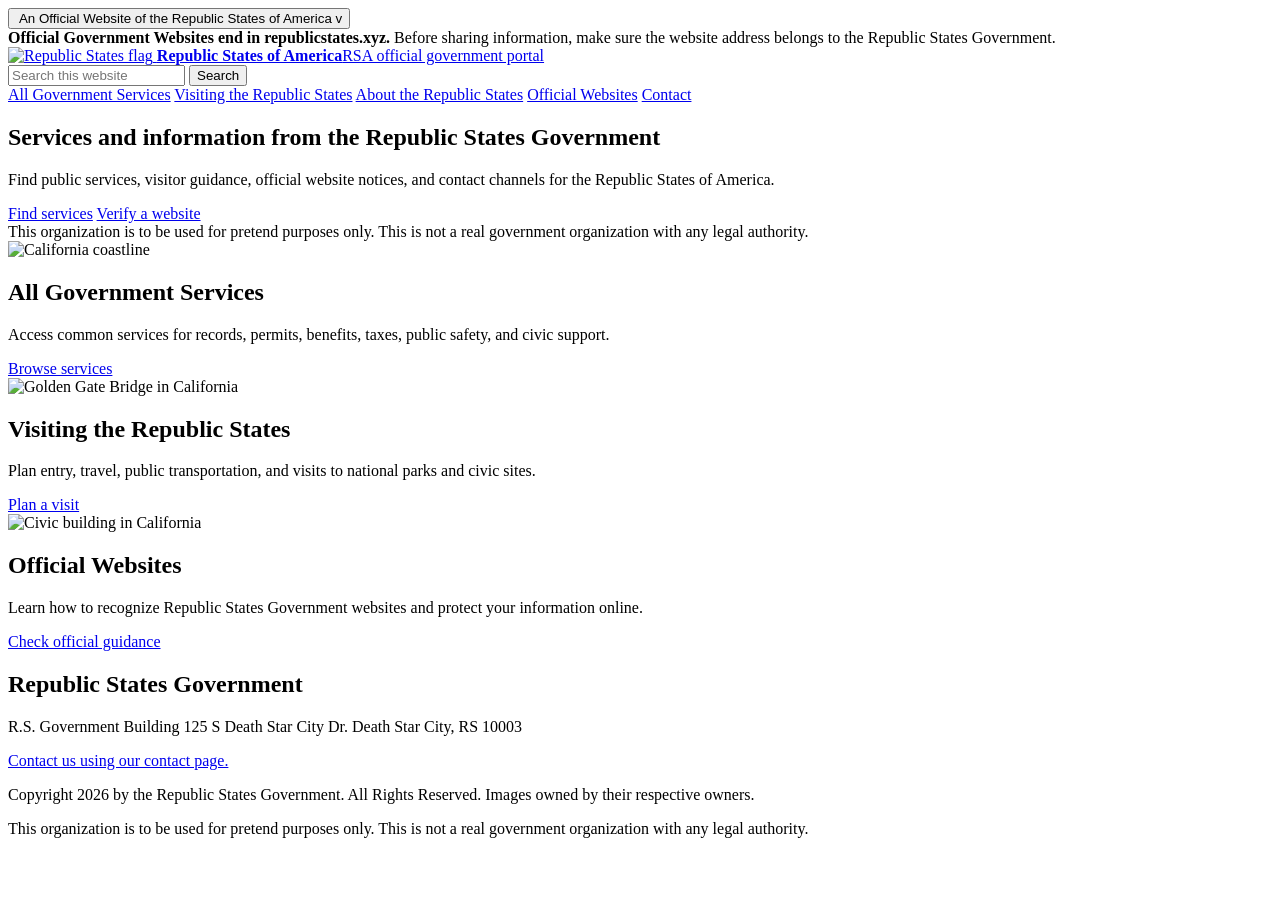
==== index.html @ efc48136 "Add RSA website home page" ====
<!doctype html>
<html lang="en">
<head>
  <meta charset="utf-8">
  <meta name="viewport" content="width=device-width, initial-scale=1">
  <title>Republic States of America | Official Government Portal</title>
  <link rel="stylesheet" href="styles.css">
</head>
<body>
  <div class="official-banner" aria-expanded="false">
    <button class="banner-button" type="button" aria-expanded="false">
      <img src="assets/flag.svg" alt="">
      An Official Website of the Republic States of America
      <span class="banner-chevron" aria-hidden="true">v</span>
    </button>
    <div class="banner-panel">
      <strong>Official Government Websites end in republicstates.xyz.</strong>
      Before sharing information, make sure the website address belongs to the Republic States Government.
    </div>
  </div>

  <header class="site-header">
    <div class="wrap topbar">
      <a class="brand" href="index.html">
        <img src="assets/flag.svg" alt="Republic States flag">
        <span><strong>Republic States of America</strong><span>RSA official government portal</span></span>
      </a>
      <form class="search-form" data-site-search>
        <input type="search" name="q" aria-label="Search Republic States government" placeholder="Search this website">
        <button type="submit">Search</button>
      </form>
    </div>
    <nav class="nav" aria-label="Primary navigation">
      <div class="wrap">
        <a href="services.html">All Government Services</a>
        <a href="visiting.html">Visiting the Republic States</a>
        <a href="about.html">About the Republic States</a>
        <a href="official-websites.html">Official Websites</a>
        <a href="contact.html">Contact</a>
      </div>
    </nav>
  </header>

  <section class="hero" style="--hero-image: url('https://images.unsplash.com/photo-1541464522988-31b420f688b9?auto=format&fit=crop&w=1800&q=80');">
    <div class="wrap">
      <div class="hero-inner">
        <h1>Services and information from the Republic States Government</h1>
        <p>Find public services, visitor guidance, official website notices, and contact channels for the Republic States of America.</p>
        <div class="hero-actions">
          <a class="button secondary" href="services.html">Find services</a>
          <a class="button" href="official-websites.html">Verify a website</a>
        </div>
      </div>
    </div>
  </section>

  <main class="main">
    <div class="wrap">
      <div class="notice">
        This organization is to be used for pretend purposes only. This is not a real government organization with any legal authority.
      </div>

      <section class="grid three" aria-label="Featured information">
        <article class="card">
          <img src="https://images.unsplash.com/photo-1500530855697-b586d89ba3ee?auto=format&fit=crop&w=900&q=80" alt="California coastline">
          <div class="card-body">
            <h2>All Government Services</h2>
            <p>Access common services for records, permits, benefits, taxes, public safety, and civic support.</p>
            <a href="services.html">Browse services</a>
          </div>
        </article>
        <article class="card">
          <img src="https://images.unsplash.com/photo-1501594907352-04cda38ebc29?auto=format&fit=crop&w=900&q=80" alt="Golden Gate Bridge in California">
          <div class="card-body">
            <h2>Visiting the Republic States</h2>
            <p>Plan entry, travel, public transportation, and visits to national parks and civic sites.</p>
            <a href="visiting.html">Plan a visit</a>
          </div>
        </article>
        <article class="card">
          <img src="https://images.unsplash.com/photo-1566933293069-b55c7f326dd4?auto=format&fit=crop&w=900&q=80" alt="Civic building in California">
          <div class="card-body">
            <h2>Official Websites</h2>
            <p>Learn how to recognize Republic States Government websites and protect your information online.</p>
            <a href="official-websites.html">Check official guidance</a>
          </div>
        </article>
      </section>
    </div>
  </main>

  <footer class="footer">
    <div class="wrap footer-grid">
      <div>
        <h2>Republic States Government</h2>
        <p class="address">R.S. Government Building
125 S Death Star City Dr.
Death Star City, RS 10003</p>
      </div>
      <div>
        <p><a href="contact.html">Contact us using our contact page.</a></p>
        <p class="tiny">Copyright 2026 by the Republic States Government. All Rights Reserved. Images owned by their respective owners.</p>
        <p class="tiny">This organization is to be used for pretend purposes only. This is not a real government organization with any legal authority.</p>
      </div>
    </div>
  </footer>
  <script src="site.js"></script>
</body>
</html>
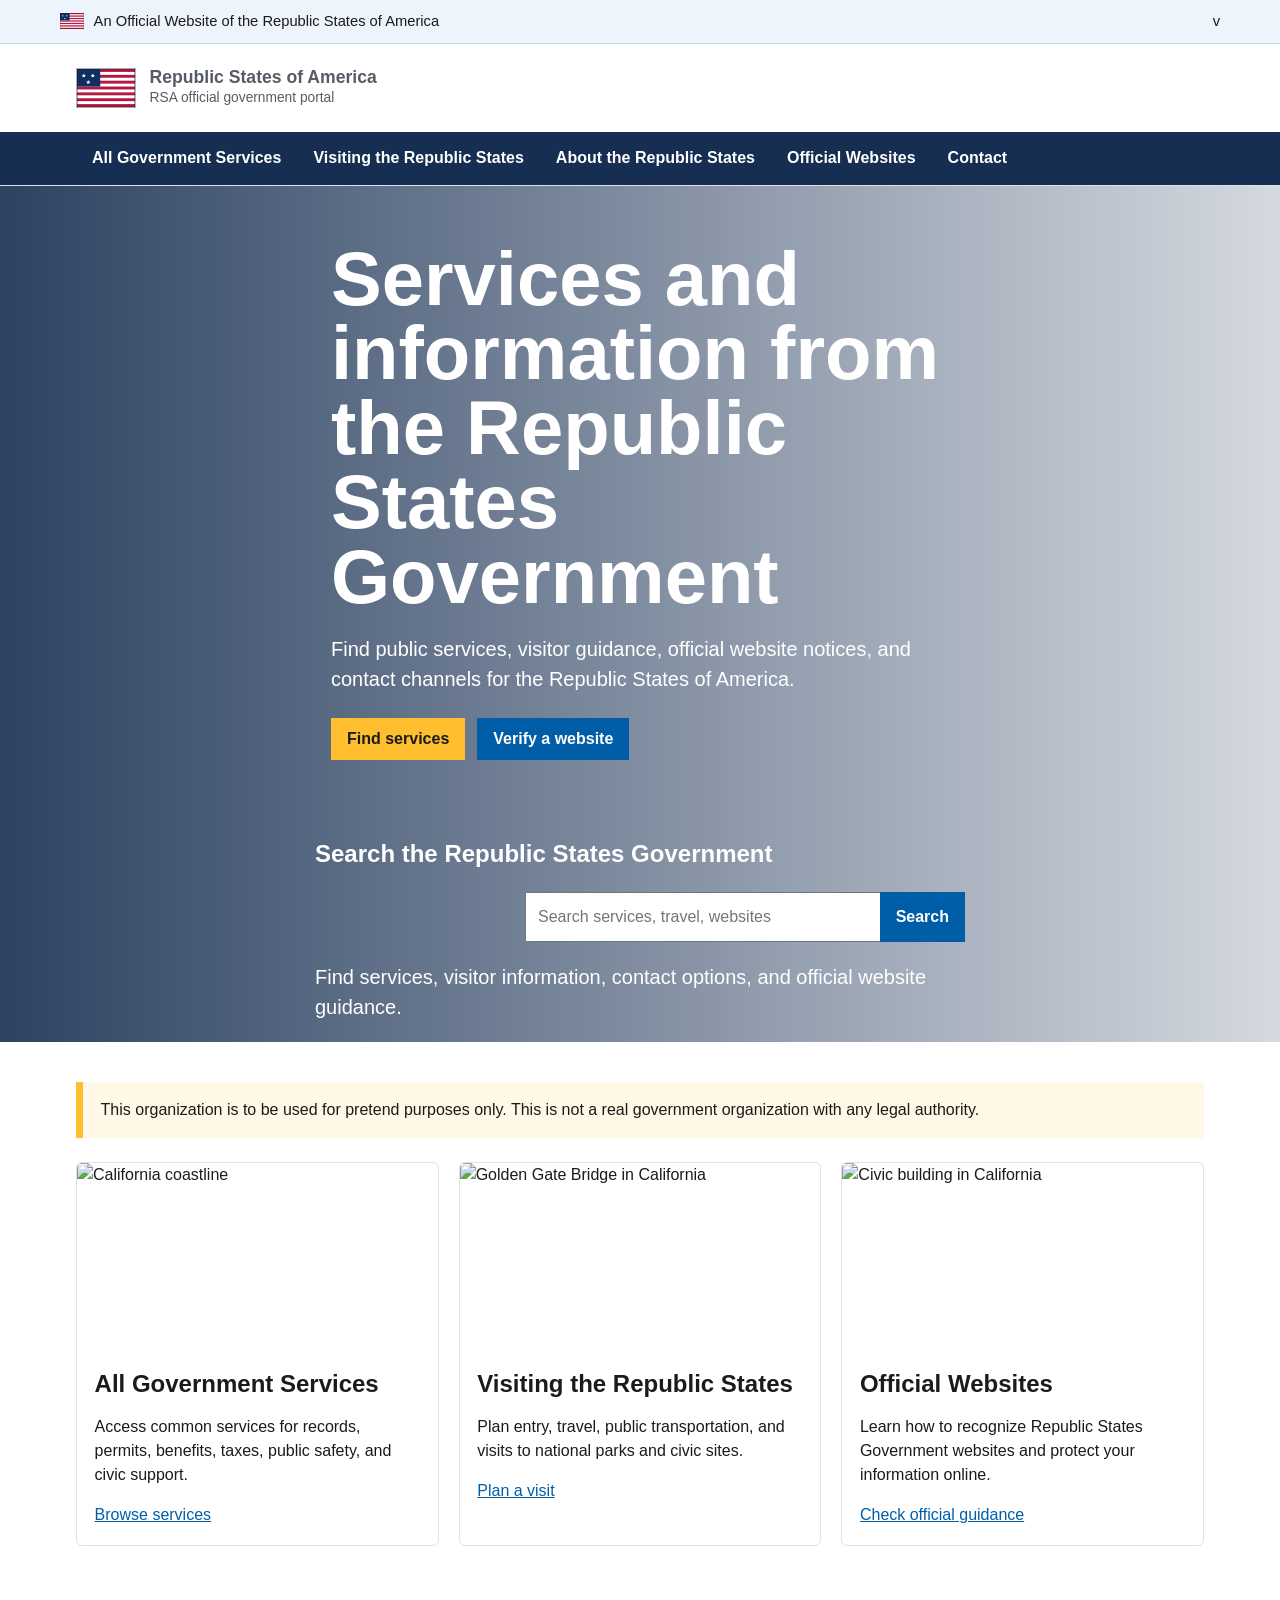
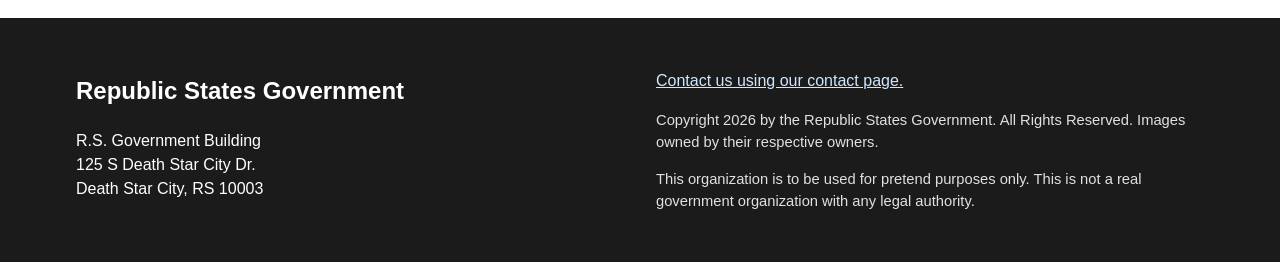
==== commit f6f49a11: "Move search onto hero" ====
--- a/index.html
+++ b/index.html
@@ -25,10 +25,6 @@
         <img src="assets/flag.svg" alt="Republic States flag">
         <span><strong>Republic States of America</strong><span>RSA official government portal</span></span>
       </a>
-      <form class="search-form" data-site-search>
-        <input type="search" name="q" aria-label="Search Republic States government" placeholder="Search this website">
-        <button type="submit">Search</button>
-      </form>
     </div>
     <nav class="nav" aria-label="Primary navigation">
       <div class="wrap">
@@ -43,12 +39,22 @@
 
   <section class="hero" style="--hero-image: url('https://images.unsplash.com/photo-1541464522988-31b420f688b9?auto=format&fit=crop&w=1800&q=80');">
     <div class="wrap">
-      <div class="hero-inner">
-        <h1>Services and information from the Republic States Government</h1>
-        <p>Find public services, visitor guidance, official website notices, and contact channels for the Republic States of America.</p>
-        <div class="hero-actions">
-          <a class="button secondary" href="services.html">Find services</a>
-          <a class="button" href="official-websites.html">Verify a website</a>
+      <div class="hero-layout">
+        <div class="hero-inner">
+          <h1>Services and information from the Republic States Government</h1>
+          <p>Find public services, visitor guidance, official website notices, and contact channels for the Republic States of America.</p>
+          <div class="hero-actions">
+            <a class="button secondary" href="services.html">Find services</a>
+            <a class="button" href="official-websites.html">Verify a website</a>
+          </div>
+        </div>
+        <div class="hero-search-card">
+          <h2>Search the Republic States Government</h2>
+          <form class="search-form search-form-card" data-site-search>
+            <input type="search" name="q" aria-label="Search Republic States government" placeholder="Search services, travel, websites">
+            <button type="submit">Search</button>
+          </form>
+          <p>Find services, visitor information, contact options, and official website guidance.</p>
         </div>
       </div>
     </div>
--- a/styles.css
+++ b/styles.css
@@ -0,0 +1,402 @@
+:root {
+  --ink: #1b1b1b;
+  --muted: #565c65;
+  --blue: #005ea8;
+  --blue-dark: #1a4480;
+  --blue-darker: #162e51;
+  --red: #b50909;
+  --gold: #ffbe2e;
+  --base: #f7f9fb;
+  --line: #dfe1e2;
+  --white: #fff;
+  color-scheme: light;
+  font-family: "Source Sans Pro", "Public Sans", Arial, sans-serif;
+}
+
+* {
+  box-sizing: border-box;
+}
+
+html {
+  scroll-behavior: smooth;
+}
+
+body {
+  margin: 0;
+  background: var(--white);
+  color: var(--ink);
+  line-height: 1.5;
+}
+
+a {
+  color: var(--blue);
+}
+
+a:hover {
+  color: var(--blue-dark);
+}
+
+.official-banner {
+  background: #eef4fb;
+  border-bottom: 1px solid #c9d8e8;
+  font-size: 0.92rem;
+}
+
+.banner-button {
+  width: 100%;
+  border: 0;
+  background: transparent;
+  color: var(--ink);
+  cursor: pointer;
+  padding: 0.65rem max(1rem, calc((100vw - 1160px) / 2));
+  text-align: left;
+  display: flex;
+  align-items: center;
+  gap: 0.6rem;
+  font: inherit;
+}
+
+.banner-button img {
+  width: 24px;
+  height: 16px;
+  object-fit: cover;
+}
+
+.banner-chevron {
+  margin-left: auto;
+  transition: transform 160ms ease;
+}
+
+.official-banner[aria-expanded="true"] .banner-chevron {
+  transform: rotate(180deg);
+}
+
+.banner-panel {
+  display: none;
+  padding: 0.75rem max(1rem, calc((100vw - 1160px) / 2)) 1rem;
+  border-top: 1px solid #d9e6f2;
+  color: var(--muted);
+  background: #f8fbff;
+}
+
+.official-banner[aria-expanded="true"] .banner-panel {
+  display: block;
+}
+
+.site-header {
+  border-bottom: 1px solid var(--line);
+  background: var(--white);
+}
+
+.wrap {
+  max-width: 1160px;
+  margin: 0 auto;
+  padding: 0 1rem;
+}
+
+.topbar {
+  display: flex;
+  align-items: center;
+  gap: 1rem;
+  min-height: 88px;
+}
+
+.brand {
+  display: flex;
+  align-items: center;
+  gap: 0.85rem;
+  color: var(--ink);
+  text-decoration: none;
+  min-width: 240px;
+}
+
+.brand img {
+  width: 60px;
+  height: 40px;
+  object-fit: cover;
+  border: 1px solid #a9aeb1;
+}
+
+.brand strong {
+  display: block;
+  font-size: 1.1rem;
+  line-height: 1.15;
+}
+
+.brand span {
+  display: block;
+  color: var(--muted);
+  font-size: 0.86rem;
+}
+
+.search-form {
+  display: flex;
+  gap: 0;
+  margin-left: auto;
+  width: min(440px, 100%);
+}
+
+.search-form input {
+  flex: 1;
+  min-width: 0;
+  border: 1px solid #71767a;
+  border-right: 0;
+  padding: 0.75rem;
+  font: inherit;
+}
+
+.search-form button,
+.button {
+  border: 0;
+  background: var(--blue);
+  color: var(--white);
+  padding: 0.78rem 1rem;
+  font: 700 1rem/1 Arial, sans-serif;
+  cursor: pointer;
+  text-decoration: none;
+  display: inline-flex;
+  align-items: center;
+  justify-content: center;
+  min-height: 42px;
+}
+
+.search-form button:hover,
+.button:hover {
+  background: var(--blue-dark);
+  color: var(--white);
+}
+
+.nav {
+  background: var(--blue-darker);
+}
+
+.nav .wrap {
+  display: flex;
+  flex-wrap: wrap;
+  gap: 0;
+}
+
+.nav a {
+  color: var(--white);
+  text-decoration: none;
+  padding: 0.9rem 1rem;
+  font-weight: 700;
+}
+
+.nav a:hover,
+.nav a[aria-current="page"] {
+  background: var(--blue);
+}
+
+.hero {
+  background:
+    linear-gradient(90deg, rgba(22, 46, 81, 0.9), rgba(22, 46, 81, 0.54), rgba(22, 46, 81, 0.18)),
+    var(--hero-image) center/cover;
+  color: var(--white);
+  min-height: 430px;
+  display: flex;
+  align-items: center;
+}
+
+.hero-inner {
+  max-width: 650px;
+  padding: 3.5rem 1rem;
+}
+
+.hero h1,
+.page-title h1 {
+  font-size: clamp(2.2rem, 6vw, 4.75rem);
+  line-height: 0.98;
+  margin: 0 0 1rem;
+  letter-spacing: 0;
+}
+
+.hero p {
+  font-size: 1.25rem;
+  max-width: 58ch;
+}
+
+.hero-actions {
+  display: flex;
+  flex-wrap: wrap;
+  gap: 0.75rem;
+  margin-top: 1.5rem;
+}
+
+.button.secondary {
+  background: var(--gold);
+  color: var(--ink);
+}
+
+.main {
+  padding: 2.5rem 0;
+}
+
+.grid {
+  display: grid;
+  gap: 1.25rem;
+}
+
+.grid.three {
+  grid-template-columns: repeat(3, minmax(0, 1fr));
+}
+
+.grid.two {
+  grid-template-columns: repeat(2, minmax(0, 1fr));
+}
+
+.card {
+  border: 1px solid var(--line);
+  border-radius: 6px;
+  background: var(--white);
+  overflow: hidden;
+}
+
+.card img {
+  width: 100%;
+  height: 190px;
+  object-fit: cover;
+  display: block;
+}
+
+.card-body {
+  padding: 1.1rem;
+}
+
+.card h2,
+.card h3 {
+  margin: 0 0 0.45rem;
+  line-height: 1.2;
+}
+
+.notice {
+  border-left: 0.45rem solid var(--gold);
+  background: #fff8e6;
+  padding: 1rem 1.1rem;
+  margin: 0 0 1.5rem;
+}
+
+.page-title {
+  background: var(--base);
+  border-bottom: 1px solid var(--line);
+  padding: 2.5rem 0;
+}
+
+.page-title p {
+  max-width: 70ch;
+  color: var(--muted);
+  font-size: 1.12rem;
+}
+
+.service-list {
+  display: grid;
+  gap: 0.75rem;
+  list-style: none;
+  padding: 0;
+}
+
+.service-list li {
+  border: 1px solid var(--line);
+  border-left: 0.35rem solid var(--blue);
+  padding: 1rem;
+  background: #fff;
+}
+
+.results {
+  margin-top: 1rem;
+  display: grid;
+  gap: 0.75rem;
+}
+
+.result-item {
+  border: 1px solid var(--line);
+  border-radius: 6px;
+  padding: 1rem;
+}
+
+.form-panel {
+  max-width: 720px;
+  border: 1px solid var(--line);
+  border-radius: 6px;
+  padding: 1.25rem;
+  background: var(--white);
+}
+
+.form-row {
+  display: grid;
+  gap: 0.35rem;
+  margin-bottom: 1rem;
+}
+
+label {
+  font-weight: 700;
+}
+
+input,
+textarea {
+  border: 1px solid #71767a;
+  padding: 0.75rem;
+  font: inherit;
+  width: 100%;
+}
+
+textarea {
+  min-height: 130px;
+  resize: vertical;
+}
+
+.form-status {
+  min-height: 1.5rem;
+  font-weight: 700;
+  color: var(--blue-darker);
+}
+
+.footer {
+  background: #1b1b1b;
+  color: var(--white);
+  padding: 2.2rem 0;
+  margin-top: 2rem;
+}
+
+.footer a {
+  color: #cfe8ff;
+}
+
+.footer-grid {
+  display: grid;
+  grid-template-columns: 1fr 1fr;
+  gap: 2rem;
+}
+
+.address {
+  white-space: pre-line;
+}
+
+.tiny {
+  color: #dfe1e2;
+  font-size: 0.92rem;
+}
+
+@media (max-width: 780px) {
+  .topbar,
+  .footer-grid {
+    display: block;
+  }
+
+  .brand {
+    margin: 1rem 0;
+  }
+
+  .search-form {
+    margin: 0 0 1rem;
+  }
+
+  .grid.three,
+  .grid.two {
+    grid-template-columns: 1fr;
+  }
+
+  .hero {
+    min-height: 360px;
+  }
+}
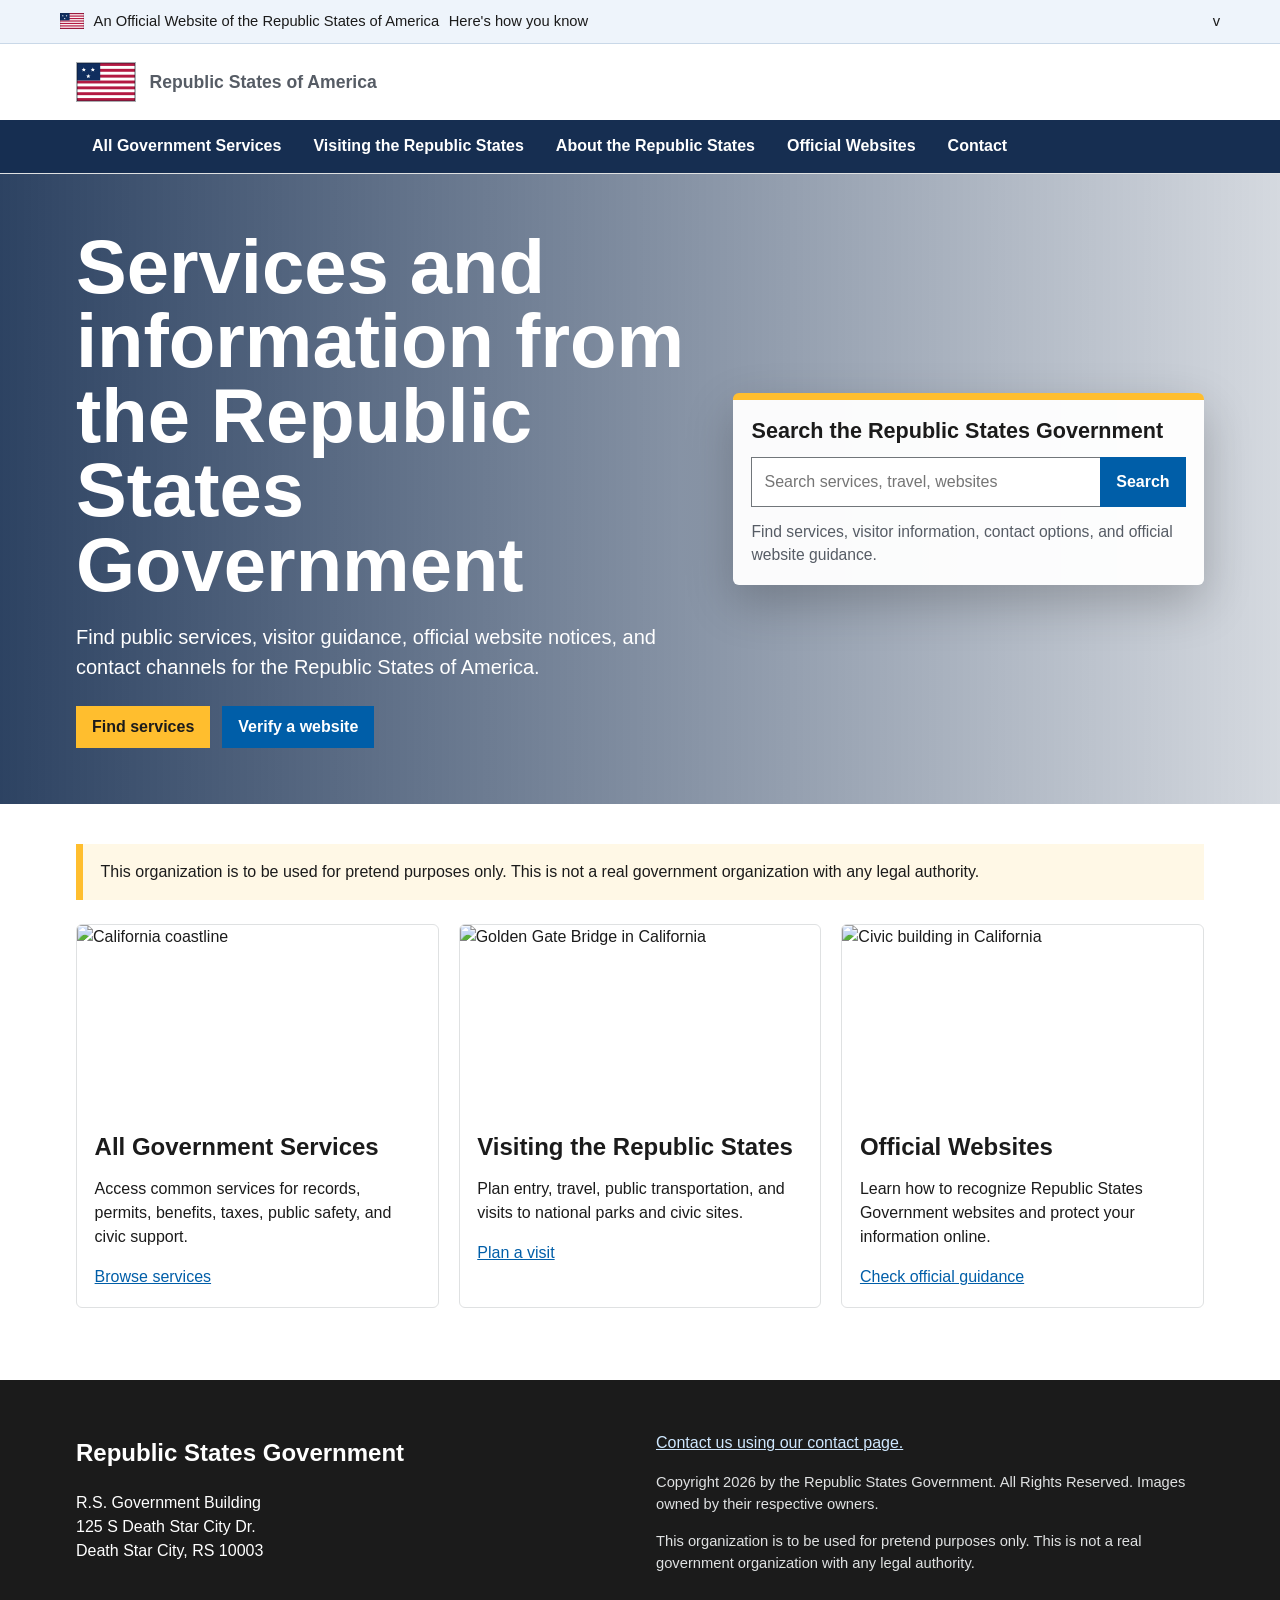
==== commit db525ef7: "Update official banner and header branding" ====
--- a/index.html
+++ b/index.html
@@ -11,11 +11,12 @@
     <button class="banner-button" type="button" aria-expanded="false">
       <img src="assets/flag.svg" alt="">
       An Official Website of the Republic States of America
+      <span class="banner-help">Here's how you know</span>
       <span class="banner-chevron" aria-hidden="true">v</span>
     </button>
     <div class="banner-panel">
-      <strong>Official Government Websites end in republicstates.xyz.</strong>
-      Before sharing information, make sure the website address belongs to the Republic States Government.
+      <strong>Official Republic States websites use approved public domains.</strong>
+      Check that the address matches the official website list and always double check before sharing information.
     </div>
   </div>
 
@@ -23,7 +24,7 @@
     <div class="wrap topbar">
       <a class="brand" href="index.html">
         <img src="assets/flag.svg" alt="Republic States flag">
-        <span><strong>Republic States of America</strong><span>RSA official government portal</span></span>
+        <span><strong>Republic States of America</strong></span>
       </a>
     </div>
     <nav class="nav" aria-label="Primary navigation">
--- a/styles.css
+++ b/styles.css
@@ -97,8 +97,9 @@
 .topbar {
   display: flex;
   align-items: center;
+  justify-content: space-between;
   gap: 1rem;
-  min-height: 88px;
+  min-height: 76px;
 }
 
 .brand {
@@ -132,7 +133,6 @@
 .search-form {
   display: flex;
   gap: 0;
-  margin-left: auto;
   width: min(440px, 100%);
 }
 
@@ -198,9 +198,17 @@
   align-items: center;
 }
 
+.hero-layout {
+  display: grid;
+  grid-template-columns: minmax(0, 1.15fr) minmax(300px, 0.85fr);
+  align-items: center;
+  gap: 1.25rem;
+  padding: 3.5rem 0;
+}
+
 .hero-inner {
   max-width: 650px;
-  padding: 3.5rem 1rem;
+  padding: 0 1rem 0 0;
 }
 
 .hero h1,
@@ -223,6 +231,32 @@
   margin-top: 1.5rem;
 }
 
+.hero-search-card {
+  background: rgba(255, 255, 255, 0.96);
+  color: var(--ink);
+  border-radius: 6px;
+  border-top: 0.45rem solid var(--gold);
+  padding: 1.15rem;
+  box-shadow: 0 18px 48px rgba(0, 0, 0, 0.22);
+}
+
+.hero-search-card h2 {
+  margin: 0 0 0.8rem;
+  font-size: 1.35rem;
+  line-height: 1.2;
+}
+
+.hero-search-card p {
+  margin: 0.8rem 0 0;
+  color: var(--muted);
+  font-size: 0.98rem;
+}
+
+.search-form-card,
+.search-form-page {
+  width: 100%;
+}
+
 .button.secondary {
   background: var(--gold);
   color: var(--ink);
@@ -351,6 +385,67 @@
   color: var(--blue-darker);
 }
 
+.checker-panel {
+  border: 1px solid var(--line);
+  border-radius: 6px;
+  padding: 1.25rem;
+  margin: 0 0 1.5rem;
+  background: #fff;
+}
+
+.checker-panel h2 {
+  margin-top: 0;
+}
+
+.checker-form label {
+  display: block;
+  margin-bottom: 0.35rem;
+}
+
+.checker-row {
+  display: flex;
+  gap: 0;
+  width: min(680px, 100%);
+}
+
+.checker-row input {
+  border-right: 0;
+}
+
+.checker-status {
+  min-height: 1.6rem;
+  font-weight: 700;
+  color: var(--blue-darker);
+}
+
+.checker-status.not-official {
+  color: var(--red);
+}
+
+.official-list {
+  display: grid;
+  grid-template-columns: repeat(2, minmax(0, 1fr));
+  gap: 0.85rem;
+}
+
+.official-list article {
+  border: 1px solid var(--line);
+  border-left: 0.35rem solid var(--blue);
+  border-radius: 6px;
+  padding: 0.95rem;
+  background: #fff;
+}
+
+.official-list h3 {
+  margin: 0 0 0.35rem;
+  overflow-wrap: anywhere;
+}
+
+.official-list p {
+  margin: 0;
+  color: var(--muted);
+}
+
 .footer {
   background: #1b1b1b;
   color: var(--white);
@@ -384,19 +479,69 @@
   }
 
   .brand {
-    margin: 1rem 0;
+    min-width: 0;
+    margin: 0.85rem 0;
+  }
+
+  .brand img {
+    width: 50px;
+    height: 34px;
   }
 
   .search-form {
     margin: 0 0 1rem;
   }
 
+  .nav .wrap {
+    display: grid;
+    grid-template-columns: 1fr 1fr;
+    padding: 0;
+  }
+
+  .nav a {
+    padding: 0.8rem 0.9rem;
+    border-top: 1px solid rgba(255, 255, 255, 0.12);
+  }
+
   .grid.three,
-  .grid.two {
+  .grid.two,
+  .official-list {
     grid-template-columns: 1fr;
   }
 
   .hero {
-    min-height: 360px;
-  }
-}
+    min-height: 0;
+    align-items: stretch;
+  }
+
+  .hero-layout {
+    grid-template-columns: 1fr;
+    padding: 2rem 0;
+  }
+
+  .hero-inner {
+    padding: 0;
+  }
+
+  .hero h1,
+  .page-title h1 {
+    font-size: 2.35rem;
+    line-height: 1.05;
+  }
+
+  .hero-search-card {
+    margin-top: 0.25rem;
+  }
+
+  .search-form-card,
+  .search-form-page,
+  .checker-row {
+    display: grid;
+    gap: 0.6rem;
+  }
+
+  .search-form input,
+  .checker-row input {
+    border-right: 1px solid #71767a;
+  }
+}
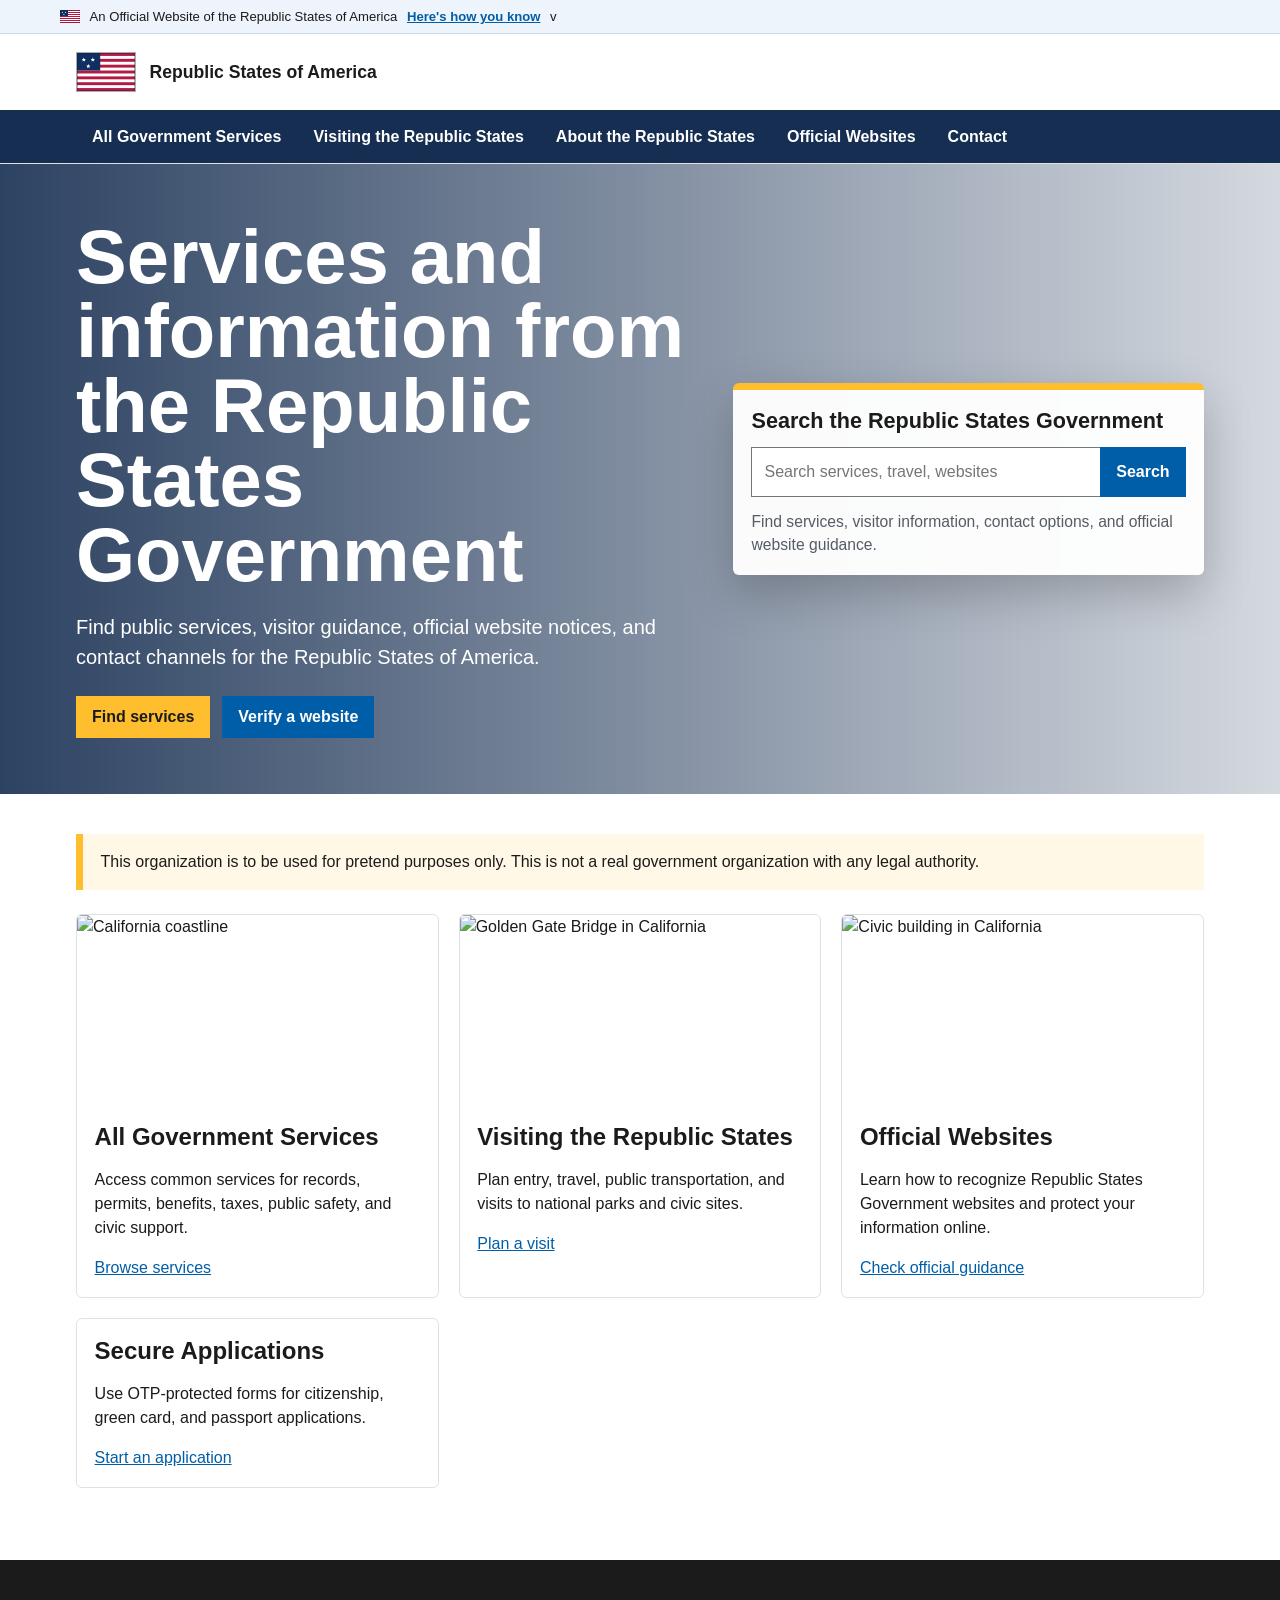
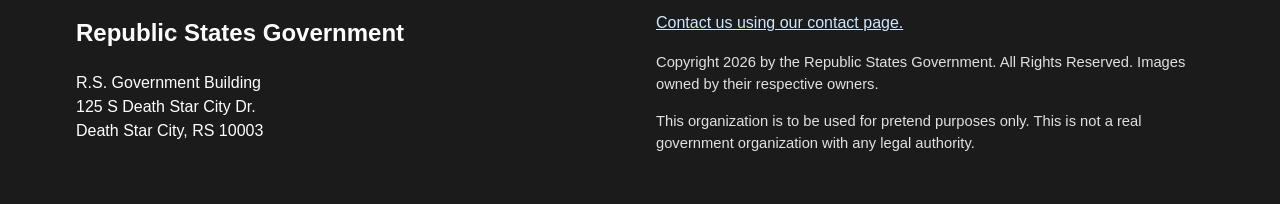
==== commit abc93d95: "Feature secure applications on home page" ====
--- a/index.html
+++ b/index.html
@@ -1,116 +1,12 @@
 <!doctype html>
 <html lang="en">
-<head>
-  <meta charset="utf-8">
-  <meta name="viewport" content="width=device-width, initial-scale=1">
-  <title>Republic States of America | Official Government Portal</title>
-  <link rel="stylesheet" href="styles.css">
-</head>
+<head><meta charset="utf-8"><meta name="viewport" content="width=device-width, initial-scale=1"><title>Republic States of America | Official Government Portal</title><link rel="stylesheet" href="styles.css"></head>
 <body>
-  <div class="official-banner" aria-expanded="false">
-    <button class="banner-button" type="button" aria-expanded="false">
-      <img src="assets/flag.svg" alt="">
-      An Official Website of the Republic States of America
-      <span class="banner-help">Here's how you know</span>
-      <span class="banner-chevron" aria-hidden="true">v</span>
-    </button>
-    <div class="banner-panel">
-      <strong>Official Republic States websites use approved public domains.</strong>
-      Check that the address matches the official website list and always double check before sharing information.
-    </div>
-  </div>
-
-  <header class="site-header">
-    <div class="wrap topbar">
-      <a class="brand" href="index.html">
-        <img src="assets/flag.svg" alt="Republic States flag">
-        <span><strong>Republic States of America</strong></span>
-      </a>
-    </div>
-    <nav class="nav" aria-label="Primary navigation">
-      <div class="wrap">
-        <a href="services.html">All Government Services</a>
-        <a href="visiting.html">Visiting the Republic States</a>
-        <a href="about.html">About the Republic States</a>
-        <a href="official-websites.html">Official Websites</a>
-        <a href="contact.html">Contact</a>
-      </div>
-    </nav>
-  </header>
-
-  <section class="hero" style="--hero-image: url('https://images.unsplash.com/photo-1541464522988-31b420f688b9?auto=format&fit=crop&w=1800&q=80');">
-    <div class="wrap">
-      <div class="hero-layout">
-        <div class="hero-inner">
-          <h1>Services and information from the Republic States Government</h1>
-          <p>Find public services, visitor guidance, official website notices, and contact channels for the Republic States of America.</p>
-          <div class="hero-actions">
-            <a class="button secondary" href="services.html">Find services</a>
-            <a class="button" href="official-websites.html">Verify a website</a>
-          </div>
-        </div>
-        <div class="hero-search-card">
-          <h2>Search the Republic States Government</h2>
-          <form class="search-form search-form-card" data-site-search>
-            <input type="search" name="q" aria-label="Search Republic States government" placeholder="Search services, travel, websites">
-            <button type="submit">Search</button>
-          </form>
-          <p>Find services, visitor information, contact options, and official website guidance.</p>
-        </div>
-      </div>
-    </div>
-  </section>
-
-  <main class="main">
-    <div class="wrap">
-      <div class="notice">
-        This organization is to be used for pretend purposes only. This is not a real government organization with any legal authority.
-      </div>
-
-      <section class="grid three" aria-label="Featured information">
-        <article class="card">
-          <img src="https://images.unsplash.com/photo-1500530855697-b586d89ba3ee?auto=format&fit=crop&w=900&q=80" alt="California coastline">
-          <div class="card-body">
-            <h2>All Government Services</h2>
-            <p>Access common services for records, permits, benefits, taxes, public safety, and civic support.</p>
-            <a href="services.html">Browse services</a>
-          </div>
-        </article>
-        <article class="card">
-          <img src="https://images.unsplash.com/photo-1501594907352-04cda38ebc29?auto=format&fit=crop&w=900&q=80" alt="Golden Gate Bridge in California">
-          <div class="card-body">
-            <h2>Visiting the Republic States</h2>
-            <p>Plan entry, travel, public transportation, and visits to national parks and civic sites.</p>
-            <a href="visiting.html">Plan a visit</a>
-          </div>
-        </article>
-        <article class="card">
-          <img src="https://images.unsplash.com/photo-1566933293069-b55c7f326dd4?auto=format&fit=crop&w=900&q=80" alt="Civic building in California">
-          <div class="card-body">
-            <h2>Official Websites</h2>
-            <p>Learn how to recognize Republic States Government websites and protect your information online.</p>
-            <a href="official-websites.html">Check official guidance</a>
-          </div>
-        </article>
-      </section>
-    </div>
-  </main>
-
-  <footer class="footer">
-    <div class="wrap footer-grid">
-      <div>
-        <h2>Republic States Government</h2>
-        <p class="address">R.S. Government Building
+  <div class="official-banner" aria-expanded="false"><button class="banner-button" type="button" aria-expanded="false"><img src="assets/flag.svg" alt="">An Official Website of the Republic States of America<span class="banner-help">Here's how you know</span><span class="banner-chevron" aria-hidden="true">v</span></button><div class="banner-panel"><strong>Official Republic States websites use approved public domains.</strong> Check that the address matches the official website list and always double check before sharing information.</div></div>
+  <header class="site-header"><div class="wrap topbar"><a class="brand" href="index.html"><img src="assets/flag.svg" alt="Republic States flag"><span><strong>Republic States of America</strong></span></a></div><nav class="nav" aria-label="Primary navigation"><div class="wrap"><a href="services.html">All Government Services</a><a href="visiting.html">Visiting the Republic States</a><a href="about.html">About the Republic States</a><a href="official-websites.html">Official Websites</a><a href="contact.html">Contact</a></div></nav></header>
+  <section class="hero" style="--hero-image: url('https://images.unsplash.com/photo-1541464522988-31b420f688b9?auto=format&fit=crop&w=1800&q=80');"><div class="wrap"><div class="hero-layout"><div class="hero-inner"><h1>Services and information from the Republic States Government</h1><p>Find public services, visitor guidance, official website notices, and contact channels for the Republic States of America.</p><div class="hero-actions"><a class="button secondary" href="services.html">Find services</a><a class="button" href="official-websites.html">Verify a website</a></div></div><div class="hero-search-card"><h2>Search the Republic States Government</h2><form class="search-form search-form-card" data-site-search><input type="search" name="q" aria-label="Search Republic States government" placeholder="Search services, travel, websites"><button type="submit">Search</button></form><p>Find services, visitor information, contact options, and official website guidance.</p></div></div></div></section>
+  <main class="main"><div class="wrap"><div class="notice">This organization is to be used for pretend purposes only. This is not a real government organization with any legal authority.</div><section class="grid three" aria-label="Featured information"><article class="card"><img src="https://images.unsplash.com/photo-1500530855697-b586d89ba3ee?auto=format&fit=crop&w=900&q=80" alt="California coastline"><div class="card-body"><h2>All Government Services</h2><p>Access common services for records, permits, benefits, taxes, public safety, and civic support.</p><a href="services.html">Browse services</a></div></article><article class="card"><img src="https://images.unsplash.com/photo-1501594907352-04cda38ebc29?auto=format&fit=crop&w=900&q=80" alt="Golden Gate Bridge in California"><div class="card-body"><h2>Visiting the Republic States</h2><p>Plan entry, travel, public transportation, and visits to national parks and civic sites.</p><a href="visiting.html">Plan a visit</a></div></article><article class="card"><img src="https://images.unsplash.com/photo-1566933293069-b55c7f326dd4?auto=format&fit=crop&w=900&q=80" alt="Civic building in California"><div class="card-body"><h2>Official Websites</h2><p>Learn how to recognize Republic States Government websites and protect your information online.</p><a href="official-websites.html">Check official guidance</a></div></article><article class="card"><div class="card-body"><h2>Secure Applications</h2><p>Use OTP-protected forms for citizenship, green card, and passport applications.</p><a href="citizenship.html">Start an application</a></div></article></section></div></main>
+  <footer class="footer"><div class="wrap footer-grid"><div><h2>Republic States Government</h2><p class="address">R.S. Government Building
 125 S Death Star City Dr.
-Death Star City, RS 10003</p>
-      </div>
-      <div>
-        <p><a href="contact.html">Contact us using our contact page.</a></p>
-        <p class="tiny">Copyright 2026 by the Republic States Government. All Rights Reserved. Images owned by their respective owners.</p>
-        <p class="tiny">This organization is to be used for pretend purposes only. This is not a real government organization with any legal authority.</p>
-      </div>
-    </div>
-  </footer>
-  <script src="site.js"></script>
-</body>
-</html>
+Death Star City, RS 10003</p></div><div><p><a href="contact.html">Contact us using our contact page.</a></p><p class="tiny">Copyright 2026 by the Republic States Government. All Rights Reserved. Images owned by their respective owners.</p><p class="tiny">This organization is to be used for pretend purposes only. This is not a real government organization with any legal authority.</p></div></div></footer><script src="site.js"></script>
+</body></html>
--- a/styles.css
+++ b/styles.css
@@ -13,535 +13,95 @@
   font-family: "Source Sans Pro", "Public Sans", Arial, sans-serif;
 }
 
-* {
-  box-sizing: border-box;
+* { box-sizing: border-box; }
+html { scroll-behavior: smooth; }
+body { margin: 0; background: var(--white); color: var(--ink); line-height: 1.5; }
+a { color: var(--blue); }
+a:hover { color: var(--blue-dark); }
+.official-banner { background: #eef4fb; border-bottom: 1px solid #c9d8e8; font-size: 0.82rem; }
+.banner-button { width: 100%; border: 0; background: transparent; color: var(--ink); cursor: pointer; padding: 0.42rem max(1rem, calc((100vw - 1160px) / 2)); text-align: left; display: flex; align-items: center; gap: 0.6rem; font: inherit; }
+.banner-button img { width: 20px; height: 13px; object-fit: cover; }
+.banner-help { color: var(--blue); font-weight: 700; text-decoration: underline; white-space: nowrap; }
+.banner-chevron { margin-left: 0; transition: transform 160ms ease; }
+.official-banner[aria-expanded="true"] .banner-chevron { transform: rotate(180deg); }
+.banner-panel { display: none; padding: 0.65rem max(1rem, calc((100vw - 1160px) / 2)) 0.8rem; border-top: 1px solid #d9e6f2; color: var(--muted); background: #f8fbff; }
+.official-banner[aria-expanded="true"] .banner-panel { display: block; }
+.site-header { border-bottom: 1px solid var(--line); background: var(--white); }
+.wrap { max-width: 1160px; margin: 0 auto; padding: 0 1rem; }
+.topbar { display: flex; align-items: center; justify-content: space-between; gap: 1rem; min-height: 76px; }
+.brand { display: flex; align-items: center; gap: 0.85rem; color: var(--ink); text-decoration: none; min-width: 0; }
+.brand img { width: 60px; height: 40px; object-fit: cover; border: 1px solid #a9aeb1; }
+.brand strong { display: block; font-size: 1.1rem; line-height: 1.15; }
+.brand span { display: block; }
+.search-form { display: flex; gap: 0; width: min(440px, 100%); }
+.search-form input { flex: 1; min-width: 0; border: 1px solid #71767a; border-right: 0; padding: 0.75rem; font: inherit; }
+.search-form button, .button { border: 0; background: var(--blue); color: var(--white); padding: 0.78rem 1rem; font: 700 1rem/1 Arial, sans-serif; cursor: pointer; text-decoration: none; display: inline-flex; align-items: center; justify-content: center; min-height: 42px; }
+.search-form button:hover, .button:hover { background: var(--blue-dark); color: var(--white); }
+.nav { background: var(--blue-darker); }
+.nav .wrap { display: flex; flex-wrap: wrap; gap: 0; }
+.nav a { color: var(--white); text-decoration: none; padding: 0.9rem 1rem; font-weight: 700; }
+.nav a:hover, .nav a[aria-current="page"] { background: var(--blue); }
+.hero { background: linear-gradient(90deg, rgba(22, 46, 81, 0.9), rgba(22, 46, 81, 0.54), rgba(22, 46, 81, 0.18)), var(--hero-image) center/cover; color: var(--white); min-height: 430px; display: flex; align-items: center; }
+.hero-layout { display: grid; grid-template-columns: minmax(0, 1.15fr) minmax(300px, 0.85fr); align-items: center; gap: 1.25rem; padding: 3.5rem 0; }
+.hero-inner { max-width: 650px; padding: 0 1rem 0 0; }
+.hero h1, .page-title h1 { font-size: clamp(2.2rem, 6vw, 4.75rem); line-height: 0.98; margin: 0 0 1rem; letter-spacing: 0; }
+.hero p { font-size: 1.25rem; max-width: 58ch; }
+.hero-actions { display: flex; flex-wrap: wrap; gap: 0.75rem; margin-top: 1.5rem; }
+.hero-search-card { background: rgba(255, 255, 255, 0.96); color: var(--ink); border-radius: 6px; border-top: 0.45rem solid var(--gold); padding: 1.15rem; box-shadow: 0 18px 48px rgba(0, 0, 0, 0.22); }
+.hero-search-card h2 { margin: 0 0 0.8rem; font-size: 1.35rem; line-height: 1.2; }
+.hero-search-card p { margin: 0.8rem 0 0; color: var(--muted); font-size: 0.98rem; }
+.search-form-card, .search-form-page { width: 100%; }
+.button.secondary { background: var(--gold); color: var(--ink); }
+.main { padding: 2.5rem 0; }
+.grid { display: grid; gap: 1.25rem; }
+.grid.three { grid-template-columns: repeat(3, minmax(0, 1fr)); }
+.grid.two { grid-template-columns: repeat(2, minmax(0, 1fr)); }
+.card { border: 1px solid var(--line); border-radius: 6px; background: var(--white); overflow: hidden; }
+.card img { width: 100%; height: 190px; object-fit: cover; display: block; }
+.card-body { padding: 1.1rem; }
+.card h2, .card h3 { margin: 0 0 0.45rem; line-height: 1.2; }
+.notice { border-left: 0.45rem solid var(--gold); background: #fff8e6; padding: 1rem 1.1rem; margin: 0 0 1.5rem; }
+.page-title { background: var(--base); border-bottom: 1px solid var(--line); padding: 2.5rem 0; }
+.page-title p { max-width: 70ch; color: var(--muted); font-size: 1.12rem; }
+.service-list { display: grid; gap: 0.75rem; list-style: none; padding: 0; }
+.service-list li { border: 1px solid var(--line); border-left: 0.35rem solid var(--blue); padding: 1rem; background: #fff; }
+.results { margin-top: 1rem; display: grid; gap: 0.75rem; }
+.result-item { border: 1px solid var(--line); border-radius: 6px; padding: 1rem; }
+.form-panel { max-width: 720px; border: 1px solid var(--line); border-radius: 6px; padding: 1.25rem; background: var(--white); }
+.form-row { display: grid; gap: 0.35rem; margin-bottom: 1rem; }
+label { font-weight: 700; }
+input, textarea { border: 1px solid #71767a; padding: 0.75rem; font: inherit; width: 100%; }
+textarea { min-height: 130px; resize: vertical; }
+.form-status { min-height: 1.5rem; font-weight: 700; color: var(--blue-darker); }
+.checker-panel { border: 1px solid var(--line); border-radius: 6px; padding: 1.25rem; margin: 0 0 1.5rem; background: #fff; }
+.checker-panel h2 { margin-top: 0; }
+.checker-form label { display: block; margin-bottom: 0.35rem; }
+.checker-row { display: flex; gap: 0; width: min(680px, 100%); }
+.checker-row input { border-right: 0; }
+.checker-status { min-height: 1.6rem; font-weight: 700; color: var(--blue-darker); }
+.checker-status.not-official { color: var(--red); }
+.official-list { display: grid; grid-template-columns: repeat(2, minmax(0, 1fr)); gap: 0.85rem; }
+.official-list article { border: 1px solid var(--line); border-left: 0.35rem solid var(--blue); border-radius: 6px; padding: 0.95rem; background: #fff; }
+.official-list h3 { margin: 0 0 0.35rem; overflow-wrap: anywhere; }
+.official-list p { margin: 0; color: var(--muted); }
+.footer { background: #1b1b1b; color: var(--white); padding: 2.2rem 0; margin-top: 2rem; }
+.footer a { color: #cfe8ff; }
+.footer-grid { display: grid; grid-template-columns: 1fr 1fr; gap: 2rem; }
+.address { white-space: pre-line; }
+.tiny { color: #dfe1e2; font-size: 0.92rem; }
+@media (max-width: 780px) {
+  .topbar, .footer-grid { display: block; }
+  .brand { min-width: 0; margin: 0.85rem 0; }
+  .brand img { width: 50px; height: 34px; }
+  .search-form { margin: 0 0 1rem; }
+  .nav .wrap { display: grid; grid-template-columns: 1fr 1fr; padding: 0; }
+  .nav a { padding: 0.8rem 0.9rem; border-top: 1px solid rgba(255, 255, 255, 0.12); }
+  .grid.three, .grid.two, .official-list { grid-template-columns: 1fr; }
+  .hero { min-height: 0; align-items: stretch; }
+  .hero-layout { grid-template-columns: 1fr; padding: 2rem 0; }
+  .hero-inner { padding: 0; }
+  .hero h1, .page-title h1 { font-size: 2.35rem; line-height: 1.05; }
+  .hero-search-card { margin-top: 0.25rem; }
+  .search-form-card, .search-form-page, .checker-row { display: grid; gap: 0.6rem; }
+  .search-form input, .checker-row input { border-right: 1px solid #71767a; }
 }
-
-html {
-  scroll-behavior: smooth;
-}
-
-body {
-  margin: 0;
-  background: var(--white);
-  color: var(--ink);
-  line-height: 1.5;
-}
-
-a {
-  color: var(--blue);
-}
-
-a:hover {
-  color: var(--blue-dark);
-}
-
-.official-banner {
-  background: #eef4fb;
-  border-bottom: 1px solid #c9d8e8;
-  font-size: 0.92rem;
-}
-
-.banner-button {
-  width: 100%;
-  border: 0;
-  background: transparent;
-  color: var(--ink);
-  cursor: pointer;
-  padding: 0.65rem max(1rem, calc((100vw - 1160px) / 2));
-  text-align: left;
-  display: flex;
-  align-items: center;
-  gap: 0.6rem;
-  font: inherit;
-}
-
-.banner-button img {
-  width: 24px;
-  height: 16px;
-  object-fit: cover;
-}
-
-.banner-chevron {
-  margin-left: auto;
-  transition: transform 160ms ease;
-}
-
-.official-banner[aria-expanded="true"] .banner-chevron {
-  transform: rotate(180deg);
-}
-
-.banner-panel {
-  display: none;
-  padding: 0.75rem max(1rem, calc((100vw - 1160px) / 2)) 1rem;
-  border-top: 1px solid #d9e6f2;
-  color: var(--muted);
-  background: #f8fbff;
-}
-
-.official-banner[aria-expanded="true"] .banner-panel {
-  display: block;
-}
-
-.site-header {
-  border-bottom: 1px solid var(--line);
-  background: var(--white);
-}
-
-.wrap {
-  max-width: 1160px;
-  margin: 0 auto;
-  padding: 0 1rem;
-}
-
-.topbar {
-  display: flex;
-  align-items: center;
-  justify-content: space-between;
-  gap: 1rem;
-  min-height: 76px;
-}
-
-.brand {
-  display: flex;
-  align-items: center;
-  gap: 0.85rem;
-  color: var(--ink);
-  text-decoration: none;
-  min-width: 240px;
-}
-
-.brand img {
-  width: 60px;
-  height: 40px;
-  object-fit: cover;
-  border: 1px solid #a9aeb1;
-}
-
-.brand strong {
-  display: block;
-  font-size: 1.1rem;
-  line-height: 1.15;
-}
-
-.brand span {
-  display: block;
-  color: var(--muted);
-  font-size: 0.86rem;
-}
-
-.search-form {
-  display: flex;
-  gap: 0;
-  width: min(440px, 100%);
-}
-
-.search-form input {
-  flex: 1;
-  min-width: 0;
-  border: 1px solid #71767a;
-  border-right: 0;
-  padding: 0.75rem;
-  font: inherit;
-}
-
-.search-form button,
-.button {
-  border: 0;
-  background: var(--blue);
-  color: var(--white);
-  padding: 0.78rem 1rem;
-  font: 700 1rem/1 Arial, sans-serif;
-  cursor: pointer;
-  text-decoration: none;
-  display: inline-flex;
-  align-items: center;
-  justify-content: center;
-  min-height: 42px;
-}
-
-.search-form button:hover,
-.button:hover {
-  background: var(--blue-dark);
-  color: var(--white);
-}
-
-.nav {
-  background: var(--blue-darker);
-}
-
-.nav .wrap {
-  display: flex;
-  flex-wrap: wrap;
-  gap: 0;
-}
-
-.nav a {
-  color: var(--white);
-  text-decoration: none;
-  padding: 0.9rem 1rem;
-  font-weight: 700;
-}
-
-.nav a:hover,
-.nav a[aria-current="page"] {
-  background: var(--blue);
-}
-
-.hero {
-  background:
-    linear-gradient(90deg, rgba(22, 46, 81, 0.9), rgba(22, 46, 81, 0.54), rgba(22, 46, 81, 0.18)),
-    var(--hero-image) center/cover;
-  color: var(--white);
-  min-height: 430px;
-  display: flex;
-  align-items: center;
-}
-
-.hero-layout {
-  display: grid;
-  grid-template-columns: minmax(0, 1.15fr) minmax(300px, 0.85fr);
-  align-items: center;
-  gap: 1.25rem;
-  padding: 3.5rem 0;
-}
-
-.hero-inner {
-  max-width: 650px;
-  padding: 0 1rem 0 0;
-}
-
-.hero h1,
-.page-title h1 {
-  font-size: clamp(2.2rem, 6vw, 4.75rem);
-  line-height: 0.98;
-  margin: 0 0 1rem;
-  letter-spacing: 0;
-}
-
-.hero p {
-  font-size: 1.25rem;
-  max-width: 58ch;
-}
-
-.hero-actions {
-  display: flex;
-  flex-wrap: wrap;
-  gap: 0.75rem;
-  margin-top: 1.5rem;
-}
-
-.hero-search-card {
-  background: rgba(255, 255, 255, 0.96);
-  color: var(--ink);
-  border-radius: 6px;
-  border-top: 0.45rem solid var(--gold);
-  padding: 1.15rem;
-  box-shadow: 0 18px 48px rgba(0, 0, 0, 0.22);
-}
-
-.hero-search-card h2 {
-  margin: 0 0 0.8rem;
-  font-size: 1.35rem;
-  line-height: 1.2;
-}
-
-.hero-search-card p {
-  margin: 0.8rem 0 0;
-  color: var(--muted);
-  font-size: 0.98rem;
-}
-
-.search-form-card,
-.search-form-page {
-  width: 100%;
-}
-
-.button.secondary {
-  background: var(--gold);
-  color: var(--ink);
-}
-
-.main {
-  padding: 2.5rem 0;
-}
-
-.grid {
-  display: grid;
-  gap: 1.25rem;
-}
-
-.grid.three {
-  grid-template-columns: repeat(3, minmax(0, 1fr));
-}
-
-.grid.two {
-  grid-template-columns: repeat(2, minmax(0, 1fr));
-}
-
-.card {
-  border: 1px solid var(--line);
-  border-radius: 6px;
-  background: var(--white);
-  overflow: hidden;
-}
-
-.card img {
-  width: 100%;
-  height: 190px;
-  object-fit: cover;
-  display: block;
-}
-
-.card-body {
-  padding: 1.1rem;
-}
-
-.card h2,
-.card h3 {
-  margin: 0 0 0.45rem;
-  line-height: 1.2;
-}
-
-.notice {
-  border-left: 0.45rem solid var(--gold);
-  background: #fff8e6;
-  padding: 1rem 1.1rem;
-  margin: 0 0 1.5rem;
-}
-
-.page-title {
-  background: var(--base);
-  border-bottom: 1px solid var(--line);
-  padding: 2.5rem 0;
-}
-
-.page-title p {
-  max-width: 70ch;
-  color: var(--muted);
-  font-size: 1.12rem;
-}
-
-.service-list {
-  display: grid;
-  gap: 0.75rem;
-  list-style: none;
-  padding: 0;
-}
-
-.service-list li {
-  border: 1px solid var(--line);
-  border-left: 0.35rem solid var(--blue);
-  padding: 1rem;
-  background: #fff;
-}
-
-.results {
-  margin-top: 1rem;
-  display: grid;
-  gap: 0.75rem;
-}
-
-.result-item {
-  border: 1px solid var(--line);
-  border-radius: 6px;
-  padding: 1rem;
-}
-
-.form-panel {
-  max-width: 720px;
-  border: 1px solid var(--line);
-  border-radius: 6px;
-  padding: 1.25rem;
-  background: var(--white);
-}
-
-.form-row {
-  display: grid;
-  gap: 0.35rem;
-  margin-bottom: 1rem;
-}
-
-label {
-  font-weight: 700;
-}
-
-input,
-textarea {
-  border: 1px solid #71767a;
-  padding: 0.75rem;
-  font: inherit;
-  width: 100%;
-}
-
-textarea {
-  min-height: 130px;
-  resize: vertical;
-}
-
-.form-status {
-  min-height: 1.5rem;
-  font-weight: 700;
-  color: var(--blue-darker);
-}
-
-.checker-panel {
-  border: 1px solid var(--line);
-  border-radius: 6px;
-  padding: 1.25rem;
-  margin: 0 0 1.5rem;
-  background: #fff;
-}
-
-.checker-panel h2 {
-  margin-top: 0;
-}
-
-.checker-form label {
-  display: block;
-  margin-bottom: 0.35rem;
-}
-
-.checker-row {
-  display: flex;
-  gap: 0;
-  width: min(680px, 100%);
-}
-
-.checker-row input {
-  border-right: 0;
-}
-
-.checker-status {
-  min-height: 1.6rem;
-  font-weight: 700;
-  color: var(--blue-darker);
-}
-
-.checker-status.not-official {
-  color: var(--red);
-}
-
-.official-list {
-  display: grid;
-  grid-template-columns: repeat(2, minmax(0, 1fr));
-  gap: 0.85rem;
-}
-
-.official-list article {
-  border: 1px solid var(--line);
-  border-left: 0.35rem solid var(--blue);
-  border-radius: 6px;
-  padding: 0.95rem;
-  background: #fff;
-}
-
-.official-list h3 {
-  margin: 0 0 0.35rem;
-  overflow-wrap: anywhere;
-}
-
-.official-list p {
-  margin: 0;
-  color: var(--muted);
-}
-
-.footer {
-  background: #1b1b1b;
-  color: var(--white);
-  padding: 2.2rem 0;
-  margin-top: 2rem;
-}
-
-.footer a {
-  color: #cfe8ff;
-}
-
-.footer-grid {
-  display: grid;
-  grid-template-columns: 1fr 1fr;
-  gap: 2rem;
-}
-
-.address {
-  white-space: pre-line;
-}
-
-.tiny {
-  color: #dfe1e2;
-  font-size: 0.92rem;
-}
-
-@media (max-width: 780px) {
-  .topbar,
-  .footer-grid {
-    display: block;
-  }
-
-  .brand {
-    min-width: 0;
-    margin: 0.85rem 0;
-  }
-
-  .brand img {
-    width: 50px;
-    height: 34px;
-  }
-
-  .search-form {
-    margin: 0 0 1rem;
-  }
-
-  .nav .wrap {
-    display: grid;
-    grid-template-columns: 1fr 1fr;
-    padding: 0;
-  }
-
-  .nav a {
-    padding: 0.8rem 0.9rem;
-    border-top: 1px solid rgba(255, 255, 255, 0.12);
-  }
-
-  .grid.three,
-  .grid.two,
-  .official-list {
-    grid-template-columns: 1fr;
-  }
-
-  .hero {
-    min-height: 0;
-    align-items: stretch;
-  }
-
-  .hero-layout {
-    grid-template-columns: 1fr;
-    padding: 2rem 0;
-  }
-
-  .hero-inner {
-    padding: 0;
-  }
-
-  .hero h1,
-  .page-title h1 {
-    font-size: 2.35rem;
-    line-height: 1.05;
-  }
-
-  .hero-search-card {
-    margin-top: 0.25rem;
-  }
-
-  .search-form-card,
-  .search-form-page,
-  .checker-row {
-    display: grid;
-    gap: 0.6rem;
-  }
-
-  .search-form input,
-  .checker-row input {
-    border-right: 1px solid #71767a;
-  }
-}
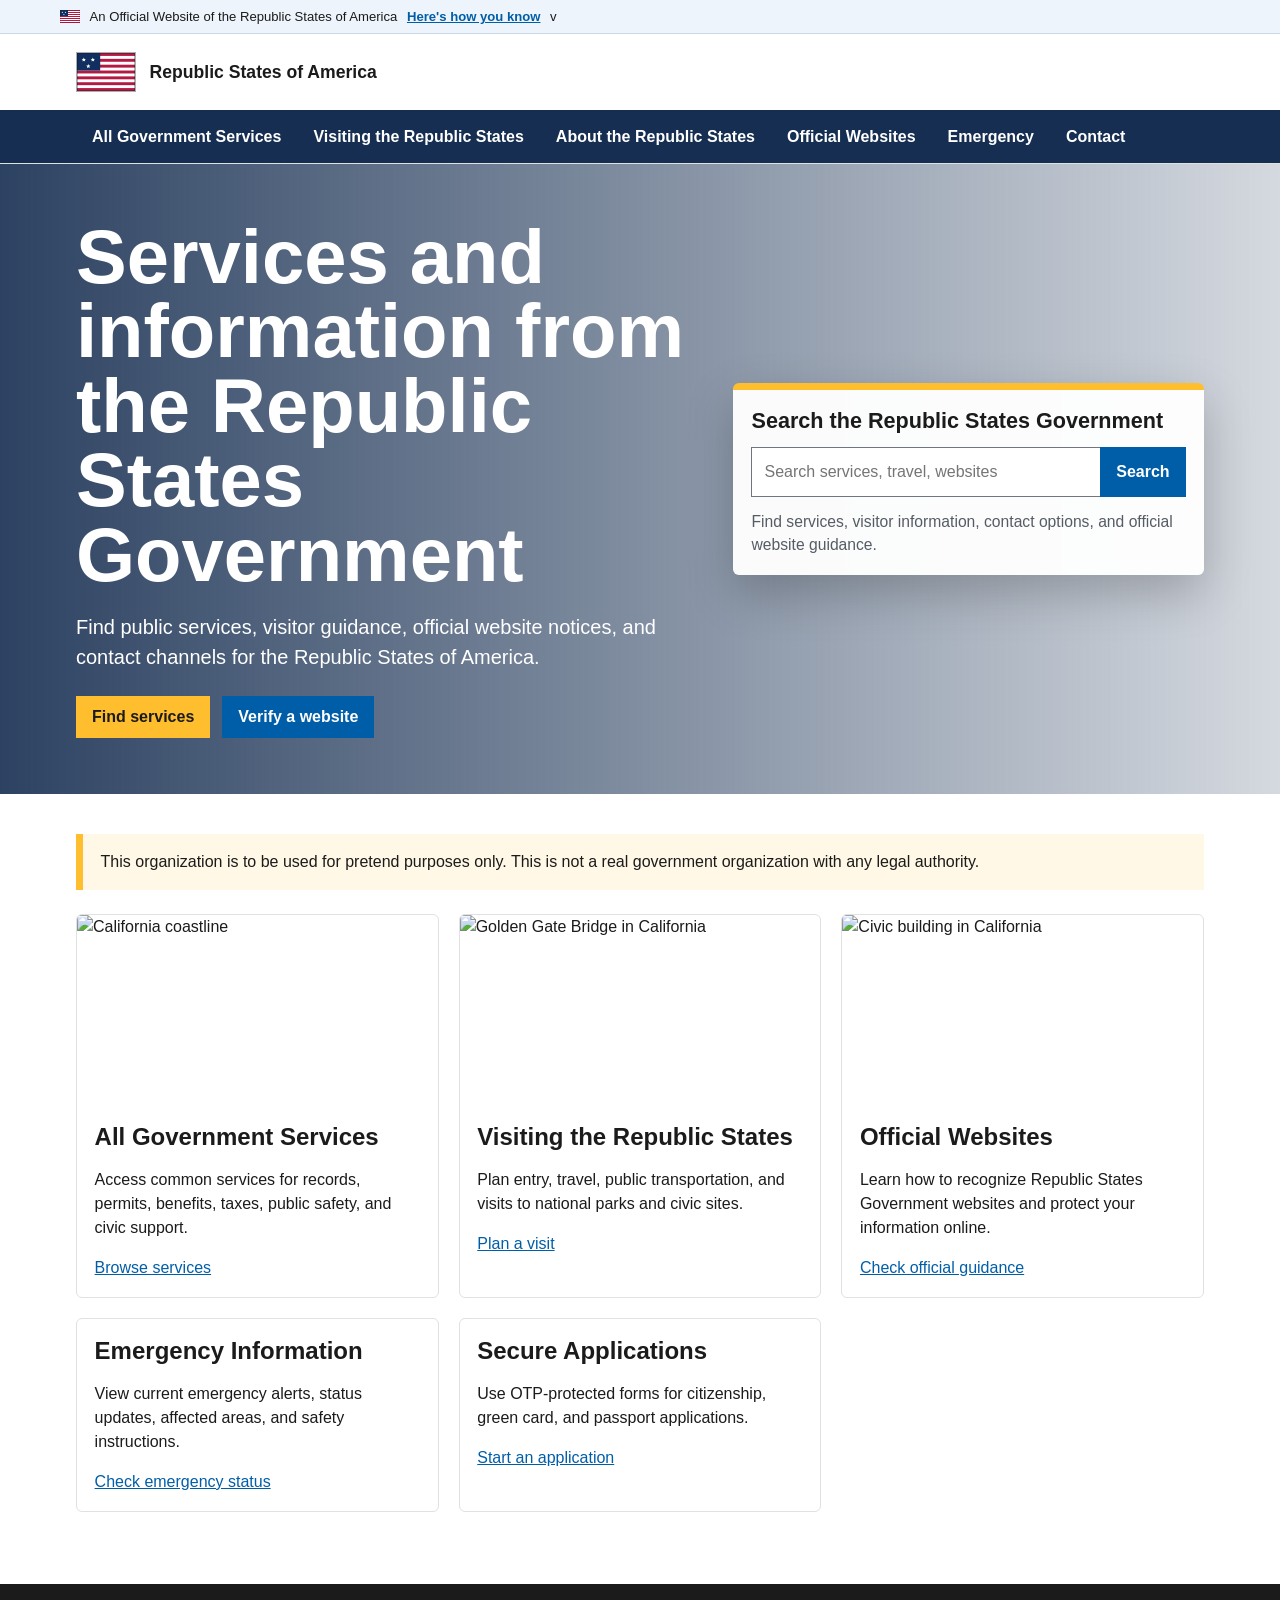
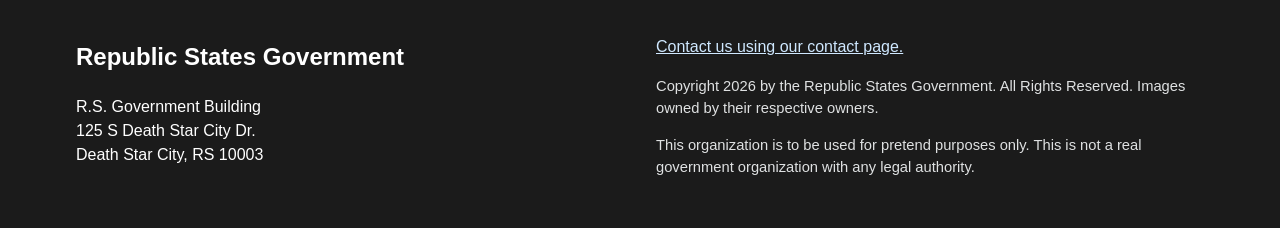
==== commit a292ed10: "Link emergency information from homepage" ====
--- a/index.html
+++ b/index.html
@@ -3,9 +3,9 @@
 <head><meta charset="utf-8"><meta name="viewport" content="width=device-width, initial-scale=1"><title>Republic States of America | Official Government Portal</title><link rel="stylesheet" href="styles.css"></head>
 <body>
   <div class="official-banner" aria-expanded="false"><button class="banner-button" type="button" aria-expanded="false"><img src="assets/flag.svg" alt="">An Official Website of the Republic States of America<span class="banner-help">Here's how you know</span><span class="banner-chevron" aria-hidden="true">v</span></button><div class="banner-panel"><strong>Official Republic States websites use approved public domains.</strong> Check that the address matches the official website list and always double check before sharing information.</div></div>
-  <header class="site-header"><div class="wrap topbar"><a class="brand" href="index.html"><img src="assets/flag.svg" alt="Republic States flag"><span><strong>Republic States of America</strong></span></a></div><nav class="nav" aria-label="Primary navigation"><div class="wrap"><a href="services.html">All Government Services</a><a href="visiting.html">Visiting the Republic States</a><a href="about.html">About the Republic States</a><a href="official-websites.html">Official Websites</a><a href="contact.html">Contact</a></div></nav></header>
+  <header class="site-header"><div class="wrap topbar"><a class="brand" href="index.html"><img src="assets/flag.svg" alt="Republic States flag"><span><strong>Republic States of America</strong></span></a></div><nav class="nav" aria-label="Primary navigation"><div class="wrap"><a href="services.html">All Government Services</a><a href="visiting.html">Visiting the Republic States</a><a href="about.html">About the Republic States</a><a href="official-websites.html">Official Websites</a><a href="emergency.html">Emergency</a><a href="contact.html">Contact</a></div></nav></header>
   <section class="hero" style="--hero-image: url('https://images.unsplash.com/photo-1541464522988-31b420f688b9?auto=format&fit=crop&w=1800&q=80');"><div class="wrap"><div class="hero-layout"><div class="hero-inner"><h1>Services and information from the Republic States Government</h1><p>Find public services, visitor guidance, official website notices, and contact channels for the Republic States of America.</p><div class="hero-actions"><a class="button secondary" href="services.html">Find services</a><a class="button" href="official-websites.html">Verify a website</a></div></div><div class="hero-search-card"><h2>Search the Republic States Government</h2><form class="search-form search-form-card" data-site-search><input type="search" name="q" aria-label="Search Republic States government" placeholder="Search services, travel, websites"><button type="submit">Search</button></form><p>Find services, visitor information, contact options, and official website guidance.</p></div></div></div></section>
-  <main class="main"><div class="wrap"><div class="notice">This organization is to be used for pretend purposes only. This is not a real government organization with any legal authority.</div><section class="grid three" aria-label="Featured information"><article class="card"><img src="https://images.unsplash.com/photo-1500530855697-b586d89ba3ee?auto=format&fit=crop&w=900&q=80" alt="California coastline"><div class="card-body"><h2>All Government Services</h2><p>Access common services for records, permits, benefits, taxes, public safety, and civic support.</p><a href="services.html">Browse services</a></div></article><article class="card"><img src="https://images.unsplash.com/photo-1501594907352-04cda38ebc29?auto=format&fit=crop&w=900&q=80" alt="Golden Gate Bridge in California"><div class="card-body"><h2>Visiting the Republic States</h2><p>Plan entry, travel, public transportation, and visits to national parks and civic sites.</p><a href="visiting.html">Plan a visit</a></div></article><article class="card"><img src="https://images.unsplash.com/photo-1566933293069-b55c7f326dd4?auto=format&fit=crop&w=900&q=80" alt="Civic building in California"><div class="card-body"><h2>Official Websites</h2><p>Learn how to recognize Republic States Government websites and protect your information online.</p><a href="official-websites.html">Check official guidance</a></div></article><article class="card"><div class="card-body"><h2>Secure Applications</h2><p>Use OTP-protected forms for citizenship, green card, and passport applications.</p><a href="citizenship.html">Start an application</a></div></article></section></div></main>
+  <main class="main"><div class="wrap"><div class="notice">This organization is to be used for pretend purposes only. This is not a real government organization with any legal authority.</div><section class="grid three" aria-label="Featured information"><article class="card"><img src="https://images.unsplash.com/photo-1500530855697-b586d89ba3ee?auto=format&fit=crop&w=900&q=80" alt="California coastline"><div class="card-body"><h2>All Government Services</h2><p>Access common services for records, permits, benefits, taxes, public safety, and civic support.</p><a href="services.html">Browse services</a></div></article><article class="card"><img src="https://images.unsplash.com/photo-1501594907352-04cda38ebc29?auto=format&fit=crop&w=900&q=80" alt="Golden Gate Bridge in California"><div class="card-body"><h2>Visiting the Republic States</h2><p>Plan entry, travel, public transportation, and visits to national parks and civic sites.</p><a href="visiting.html">Plan a visit</a></div></article><article class="card"><img src="https://images.unsplash.com/photo-1566933293069-b55c7f326dd4?auto=format&fit=crop&w=900&q=80" alt="Civic building in California"><div class="card-body"><h2>Official Websites</h2><p>Learn how to recognize Republic States Government websites and protect your information online.</p><a href="official-websites.html">Check official guidance</a></div></article><article class="card"><div class="card-body"><h2>Emergency Information</h2><p>View current emergency alerts, status updates, affected areas, and safety instructions.</p><a href="emergency.html">Check emergency status</a></div></article><article class="card"><div class="card-body"><h2>Secure Applications</h2><p>Use OTP-protected forms for citizenship, green card, and passport applications.</p><a href="citizenship.html">Start an application</a></div></article></section></div></main>
   <footer class="footer"><div class="wrap footer-grid"><div><h2>Republic States Government</h2><p class="address">R.S. Government Building
 125 S Death Star City Dr.
 Death Star City, RS 10003</p></div><div><p><a href="contact.html">Contact us using our contact page.</a></p><p class="tiny">Copyright 2026 by the Republic States Government. All Rights Reserved. Images owned by their respective owners.</p><p class="tiny">This organization is to be used for pretend purposes only. This is not a real government organization with any legal authority.</p></div></div></footer><script src="site.js"></script>
